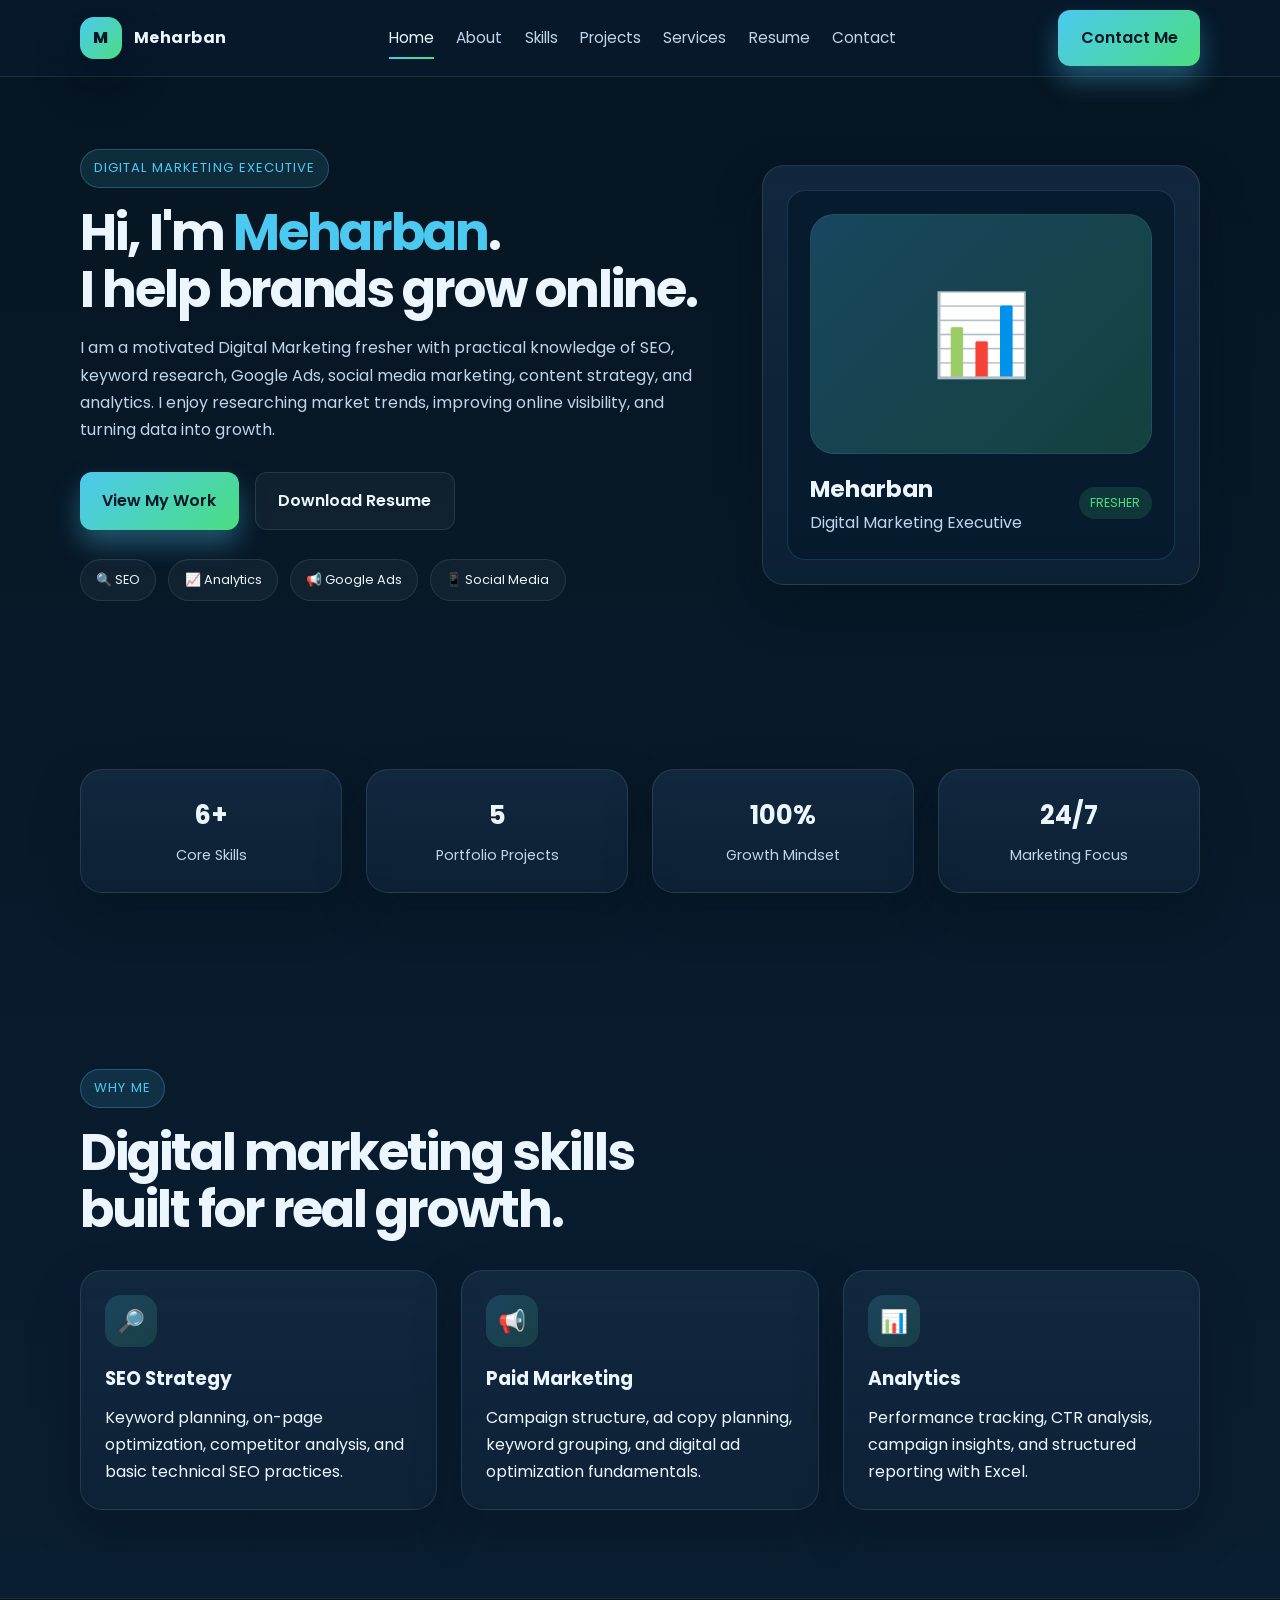
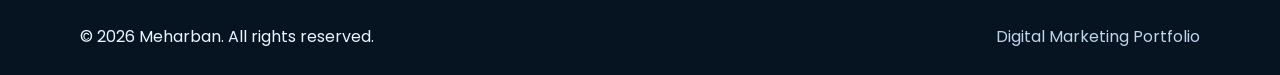
==== index.html @ ecdd2e06 "Initial portfolio" ====
<!DOCTYPE html>
<html lang="en">
  <head>
    <meta charset="UTF-8" />
    <meta name="viewport" content="width=device-width, initial-scale=1.0" />
    <title>Meharban | Digital Marketing Executive</title>
    <meta name="description" content="Professional digital marketing portfolio for a fresher digital marketing executive specializing in SEO, Google Ads, social media marketing, and analytics." />
    <link rel="preconnect" href="https://fonts.googleapis.com" />
    <link rel="preconnect" href="https://fonts.gstatic.com" crossorigin />
    <link href="https://fonts.googleapis.com/css2?family=Poppins:wght@400;500;600;700;800&display=swap" rel="stylesheet" />
    <link rel="stylesheet" href="styles.css" />
  </head>
  <body>
    <header class="site-header">
      <div class="container nav-wrap">
        <a href="index.html" class="brand" aria-label="Home page">
          <span class="brand-mark">M</span>
          <span>Meharban</span>
        </a>

        <button class="menu-toggle" aria-label="Open navigation" aria-expanded="false">☰</button>

        <nav class="main-nav" aria-label="Main navigation">
          <a href="index.html" class="active">Home</a>
          <a href="about.html">About</a>
          <a href="skills.html">Skills</a>
          <a href="projects.html">Projects</a>
          <a href="services.html">Services</a>
          <a href="resume.html">Resume</a>
          <a href="contact.html">Contact</a>
        </nav>

        <a href="contact.html" class="btn btn-primary nav-cta">Contact Me</a>
      </div>
    </header>

    <main>
      <section class="page-hero">
        <div class="container hero-grid">
          <div class="hero-copy">
            <span class="kicker">Digital Marketing Executive</span>
            <h1>Hi, I'm <span style="color: var(--accent);">Meharban</span>.<br />I help brands grow online.</h1>
            <p>
              I am a motivated Digital Marketing fresher with practical knowledge of SEO,
              keyword research, Google Ads, social media marketing, content strategy, and analytics.
              I enjoy researching market trends, improving online visibility, and turning data into growth.
            </p>

            <div class="hero-actions">
              <a href="projects.html" class="btn btn-primary">View My Work</a>
              <a href="resume.html" class="btn btn-secondary">Download Resume</a>
            </div>

            <div class="badge-row">
              <span class="badge">🔍 SEO</span>
              <span class="badge">📈 Analytics</span>
              <span class="badge">📢 Google Ads</span>
              <span class="badge">📱 Social Media</span>
            </div>
          </div>

          <div class="hero-panel">
            <div class="profile-box">
              <div class="profile-avatar">📊</div>
              <div class="profile-identity">
                <div>
                  <h3>Meharban</h3>
                  <p class="muted">Digital Marketing Executive</p>
                </div>
                <span class="panel-tag">Fresher</span>
              </div>
            </div>
          </div>
        </div>
      </section>

      <section class="section">
        <div class="container">
          <div class="stats-grid">
            <div class="metric-card">
              <strong>6+</strong>
              <span>Core Skills</span>
            </div>
            <div class="metric-card">
              <strong>5</strong>
              <span>Portfolio Projects</span>
            </div>
            <div class="metric-card">
              <strong>100%</strong>
              <span>Growth Mindset</span>
            </div>
            <div class="metric-card">
              <strong>24/7</strong>
              <span>Marketing Focus</span>
            </div>
          </div>
        </div>
      </section>

      <section class="section">
        <div class="container">
          <div class="section-heading">
            <span class="kicker">Why Me</span>
            <h2>Digital marketing skills built for real growth.</h2>
          </div>

          <div class="card-grid">
            <div class="skill-card">
              <div class="skill-icon">🔎</div>
              <h3>SEO Strategy</h3>
              <p>Keyword planning, on-page optimization, competitor analysis, and basic technical SEO practices.</p>
            </div>

            <div class="skill-card">
              <div class="skill-icon">📢</div>
              <h3>Paid Marketing</h3>
              <p>Campaign structure, ad copy planning, keyword grouping, and digital ad optimization fundamentals.</p>
            </div>

            <div class="skill-card">
              <div class="skill-icon">📊</div>
              <h3>Analytics</h3>
              <p>Performance tracking, CTR analysis, campaign insights, and structured reporting with Excel.</p>
            </div>
          </div>
        </div>
      </section>
    </main>

    <footer class="site-footer">
      <div class="container footer-grid">
        <p>© <span id="year"></span> Meharban. All rights reserved.</p>
        <p class="muted">Digital Marketing Portfolio</p>
      </div>
    </footer>

    <script src="script.js"></script>
  </body>
</html>
---- styles.css ----
:root {
  --bg: #071a2d;
  --bg-soft: #0d2340;
  --panel: #112d4c;
  --panel-alt: #14395c;
  --card: rgba(17, 45, 76, 0.8);
  --text: #ecf6ff;
  --muted: #bfd5eb;
  --accent: #4cc9f0;
  --accent-2: #4ade80;
  --border: rgba(255,255,255,0.1);
  --shadow: 0 20px 45px rgba(4, 13, 22, 0.35);
  --radius: 22px;
}

* {
  margin: 0;
  padding: 0;
  box-sizing: border-box;
}

html {
  scroll-behavior: smooth;
}

body {
  font-family: 'Poppins', sans-serif;
  background: linear-gradient(180deg, #061521 0%, #0a1e33 100%);
  color: var(--text);
  line-height: 1.7;
}

a {
  color: inherit;
  text-decoration: none;
}

img {
  max-width: 100%;
  display: block;
}

button,
input,
textarea,
select {
  font: inherit;
}

.container {
  width: min(1120px, calc(100% - 2rem));
  margin: 0 auto;
}

.site-header {
  position: sticky;
  top: 0;
  z-index: 1000;
  background: rgba(7, 26, 45, 0.8);
  backdrop-filter: blur(14px);
  border-bottom: 1px solid var(--border);
}

.nav-wrap {
  display: flex;
  align-items: center;
  justify-content: space-between;
  min-height: 76px;
  gap: 1rem;
}

.brand {
  display: inline-flex;
  align-items: center;
  gap: 0.75rem;
  font-weight: 700;
  letter-spacing: 0.03em;
}

.brand-mark {
  width: 42px;
  height: 42px;
  display: inline-grid;
  place-items: center;
  border-radius: 14px;
  background: linear-gradient(135deg, var(--accent), var(--accent-2));
  color: #041827;
  font-weight: 800;
  box-shadow: var(--shadow);
}

.main-nav {
  display: flex;
  align-items: center;
  gap: 1.4rem;
  font-size: 0.96rem;
  color: var(--muted);
}

.main-nav a {
  position: relative;
  transition: color 0.2s ease;
}

.main-nav a::after {
  content: "";
  position: absolute;
  left: 0;
  bottom: -8px;
  width: 100%;
  height: 2px;
  background: linear-gradient(90deg, var(--accent), var(--accent-2));
  transform: scaleX(0);
  transform-origin: left;
  transition: transform 0.25s ease;
}

.main-nav a:hover,
.main-nav a.active {
  color: var(--text);
}

.main-nav a:hover::after,
.main-nav a.active::after {
  transform: scaleX(1);
}

.nav-cta {
  white-space: nowrap;
}

.menu-toggle {
  display: none;
  background: transparent;
  border: 1px solid var(--border);
  color: var(--text);
  border-radius: 10px;
  padding: 0.5rem 0.75rem;
  font-size: 1.2rem;
  cursor: pointer;
}

.btn {
  display: inline-flex;
  align-items: center;
  justify-content: center;
  gap: 0.5rem;
  min-height: 48px;
  border: none;
  border-radius: 12px;
  padding: 0.9rem 1.4rem;
  font-weight: 600;
  cursor: pointer;
  transition: transform 0.2s ease, box-shadow 0.2s ease;
}

.btn:hover {
  transform: translateY(-2px);
}

.btn-primary {
  background: linear-gradient(135deg, var(--accent), var(--accent-2));
  color: #031827;
  box-shadow: 0 14px 26px rgba(76, 201, 240, 0.35);
}

.btn-secondary {
  background: rgba(255,255,255,0.04);
  border: 1px solid var(--border);
  color: var(--text);
}

.btn-danger {
  background: rgba(255, 107, 107, 0.12);
  color: #ffb3b3;
  border: 1px solid rgba(255, 107, 107, 0.3);
}

.section {
  padding: 5.5rem 0;
}

.page-hero {
  padding: 4.5rem 0 3rem;
}

.hero-grid,
.split-grid,
.resume-grid,
.contact-grid,
.stats-grid,
.content-grid,
.project-grid,
.card-grid,
.skill-grid,
.service-grid,
.footer-grid {
  display: grid;
  gap: 1.5rem;
}

.hero-grid {
  grid-template-columns: 1.2fr 0.8fr;
  align-items: center;
}

.hero-copy {
  max-width: 620px;
}

.kicker {
  display: inline-flex;
  padding: 0.45rem 0.8rem;
  border-radius: 999px;
  background: rgba(76, 201, 240, 0.12);
  border: 1px solid rgba(76, 201, 240, 0.28);
  color: var(--accent);
  font-size: 0.82rem;
  letter-spacing: 0.08em;
  text-transform: uppercase;
  margin-bottom: 1rem;
}

.hero-copy h1,
.section-heading h2 {
  font-size: clamp(2.2rem, 4vw, 4rem);
  line-height: 1.12;
  letter-spacing: -0.04em;
  margin-bottom: 1rem;
}

.hero-copy p,
.section-heading p,
.lead,
.about-text,
.feature-list li,
.card p,
.resume-box p {
  color: var(--muted);
}

.hero-actions {
  display: flex;
  flex-wrap: wrap;
  gap: 1rem;
  margin: 1.8rem 0;
}

.badge-row,
.low-visibility-list {
  display: flex;
  flex-wrap: wrap;
  gap: 0.75rem;
}

.badge,
.floating-pill {
  display: inline-flex;
  align-items: center;
  gap: 0.45rem;
  border-radius: 999px;
  padding: 0.58rem 0.95rem;
  font-size: 0.8rem;
  background: rgba(255,255,255,0.04);
  border: 1px solid var(--border);
  color: var(--text);
}

.hero-panel,
.info-card,
.skill-card,
.service-card,
.project-card,
.contact-card,
.resume-box,
.metric-card,
.timeline-card {
  background: linear-gradient(180deg, rgba(19, 41, 64, 0.92), rgba(15, 36, 58, 0.7));
  border: 1px solid var(--border);
  border-radius: var(--radius);
  box-shadow: var(--shadow);
}

.hero-panel {
  position: relative;
  padding: 1.5rem;
}

.profile-box {
  padding: 1.4rem;
  border-radius: 18px;
  background: rgba(7, 26, 45, 0.85);
  border: 1px solid rgba(76, 201, 240, 0.18);
}

.profile-avatar {
  height: 240px;
  border-radius: 24px;
  background: linear-gradient(135deg, rgba(76, 201, 240, 0.25), rgba(74, 222, 128, 0.2));
  display: grid;
  place-items: center;
  border: 1px solid rgba(255,255,255,0.06);
  font-size: 5rem;
  margin-bottom: 1rem;
}

.profile-identity {
  display: flex;
  align-items: center;
  justify-content: space-between;
  gap: 1rem;
}

.profile-identity h3 {
  font-size: 1.45rem;
}

.panel-tag {
  display: inline-flex;
  padding: 0.35rem 0.7rem;
  border-radius: 999px;
  background: rgba(74, 222, 128, 0.14);
  color: var(--accent-2);
  font-size: 0.76rem;
  text-transform: uppercase;
}

.stats-grid {
  grid-template-columns: repeat(4, minmax(0, 1fr));
  margin-top: 2rem;
}

.metric-card {
  padding: 1.5rem 1rem;
  text-align: center;
}

.metric-card strong {
  display: block;
  font-size: clamp(1.5rem, 2vw, 2.2rem);
  margin-bottom: 0.2rem;
}

.metric-card span {
  color: var(--muted);
  font-size: 0.9rem;
}

.section-heading {
  max-width: 660px;
  margin-bottom: 2rem;
}

.project-header-row {
  width: 100%;
  max-width: none;
  display: flex;
  align-items: center;
  justify-content: space-between;
  gap: 1rem;
}

.split-grid {
  grid-template-columns: 1.1fr 0.9fr;
  align-items: center;
}

.about-card,
.info-card,
.contact-card,
.resume-box {
  padding: 1.6rem;
}

.feature-list {
  list-style: none;
  padding: 0;
  display: grid;
  gap: 0.9rem;
  margin-top: 1.2rem;
}

.feature-list li {
  position: relative;
  padding-left: 1.7rem;
}

.feature-list li::before {
  content: "✓";
  position: absolute;
  left: 0;
  top: 0;
  color: var(--accent-2);
  font-weight: 700;
}

.info-stack {
  display: grid;
  gap: 1rem;
}

.info-card h3,
.skill-card h3,
.project-card h3,
.service-card h3,
.resume-box h3,
.contact-card h3 {
  margin-bottom: 0.55rem;
}

.skill-grid,
.service-grid,
.project-grid,
.card-grid {
  grid-template-columns: repeat(3, minmax(0, 1fr));
}

.skill-card,
.service-card,
.project-card,
.contact-card {
  padding: 1.5rem;
}

.skill-icon,
.service-icon,
.project-icon {
  width: 52px;
  height: 52px;
  border-radius: 16px;
  display: grid;
  place-items: center;
  margin-bottom: 1rem;
  background: linear-gradient(135deg, rgba(76, 201, 240, 0.18), rgba(74, 222, 128, 0.14));
  color: var(--accent);
  font-size: 1.4rem;
}

.card-list {
  list-style: none;
  display: grid;
  gap: 0.5rem;
  margin-top: 1rem;
  color: var(--muted);
}

.card-list li::before {
  content: "•";
  color: var(--accent-2);
  margin-right: 0.5rem;
}

.tag-list {
  display: flex;
  flex-wrap: wrap;
  gap: 0.5rem;
  margin-top: 1rem;
}

.tag {
  display: inline-flex;
  align-items: center;
  border-radius: 999px;
  padding: 0.3rem 0.7rem;
  background: rgba(76, 201, 240, 0.08);
  color: var(--accent);
  font-size: 0.74rem;
  border: 1px solid rgba(76, 201, 240, 0.18);
}

.project-card {
  display: flex;
  flex-direction: column;
  overflow: hidden;
}

.project-image-gallery {
  display: grid;
  grid-template-columns: repeat(2, minmax(0, 1fr));
  gap: 0.7rem;
  margin: 1rem 0;
}

.project-image-gallery img {
  width: 100%;
  height: 150px;
  object-fit: cover;
  border-radius: 12px;
  border: 1px solid var(--border);
}

.project-meta {
  color: var(--accent-2);
  font-weight: 600;
  margin-bottom: 0.7rem;
}

.project-meta-row {
  display: flex;
  align-items: center;
  justify-content: space-between;
  gap: 0.75rem;
  margin-bottom: 0.85rem;
}

.project-date {
  color: var(--muted);
  font-size: 0.8rem;
}

.project-card .btn {
  margin-top: auto;
  width: fit-content;
}

.project-actions {
  display: flex;
  flex-wrap: wrap;
  gap: 0.6rem;
  margin-top: 1rem;
}

.project-actions .btn {
  min-height: 38px;
  padding: 0.6rem 0.9rem;
  font-size: 0.82rem;
}

.contact-grid {
  grid-template-columns: 0.92fr 1.08fr;
}

.contact-form {
  display: grid;
  gap: 1rem;
}

.form-row {
  display: grid;
  grid-template-columns: repeat(2, minmax(0, 1fr));
  gap: 1rem;
}

.field {
  display: grid;
  gap: 0.45rem;
}

.field label {
  font-size: 0.85rem;
  color: var(--muted);
}

.field input,
.field textarea,
.field select {
  width: 100%;
  padding: 0.9rem 1rem;
  border-radius: 12px;
  border: 1px solid var(--border);
  background: rgba(255,255,255,0.03);
  color: var(--text);
  font: inherit;
}

.field textarea {
  min-height: 140px;
  resize: vertical;
}

.field input:focus,
.field textarea:focus,
.field select:focus {
  outline: 2px solid rgba(76, 201, 240, 0.4);
  border-color: rgba(76, 201, 240, 0.4);
}

.contact-list {
  list-style: none;
  display: grid;
  gap: 0.85rem;
  margin-top: 1.2rem;
  color: var(--muted);
}

.contact-list strong {
  color: var(--text);
}

.resume-grid {
  grid-template-columns: 1fr 1fr;
}

.timeline {
  display: grid;
  gap: 1.1rem;
}

.timeline-card {
  padding: 1.2rem 1.3rem;
}

.timeline-card h4 {
  margin-bottom: 0.35rem;
}

.timeline-card small {
  color: var(--accent);
  display: inline-block;
  margin-bottom: 0.6rem;
}

.resume-box ul {
  margin-top: 1rem;
  padding-left: 1.1rem;
  color: var(--muted);
}

.resume-box li + li {
  margin-top: 0.4rem;
}

.modal {
  position: fixed;
  inset: 0;
  z-index: 2000;
  display: grid;
  place-items: center;
  opacity: 1;
  visibility: visible;
  transition: opacity 0.2s ease;
}

.modal.hidden {
  opacity: 0;
  visibility: hidden;
  pointer-events: none;
}

.modal-backdrop {
  position: absolute;
  inset: 0;
  background: rgba(3, 9, 17, 0.75);
}

.modal-dialog {
  position: relative;
  width: min(760px, calc(100% - 2rem));
  max-height: 90vh;
  overflow: auto;
  background: linear-gradient(180deg, rgba(11, 30, 48, 0.98), rgba(8, 22, 35, 0.96));
  border: 1px solid var(--border);
  border-radius: 22px;
  box-shadow: var(--shadow);
  padding: 1.5rem;
}

.modal-header {
  display: flex;
  align-items: center;
  justify-content: space-between;
  gap: 1rem;
  margin-bottom: 1.2rem;
}

.modal-close {
  background: transparent;
  border: 1px solid var(--border);
  width: 38px;
  height: 38px;
  color: var(--text);
  border-radius: 10px;
  font-size: 1.4rem;
  cursor: pointer;
}

.project-form {
  display: grid;
  gap: 1rem;
}

.modal-actions {
  display: flex;
  justify-content: flex-end;
  gap: 0.75rem;
  margin-top: 1rem;
}

.image-preview {
  display: grid;
  grid-template-columns: repeat(auto-fit, minmax(120px, 1fr));
  gap: 0.8rem;
  margin-top: 0.75rem;
}

.preview-item {
  position: relative;
  border: 1px solid var(--border);
  border-radius: 14px;
  overflow: hidden;
  background: rgba(255,255,255,0.03);
}

.preview-item img {
  width: 100%;
  height: 120px;
  object-fit: cover;
}

.preview-actions {
  position: absolute;
  top: 8px;
  right: 8px;
  display: flex;
  flex-wrap: wrap;
  gap: 0.45rem;
}

.preview-actions button {
  border: none;
  border-radius: 8px;
  background: rgba(6, 17, 29, 0.8);
  color: var(--text);
  min-width: 62px;
  height: 28px;
  cursor: pointer;
  padding: 0 0.55rem;
  font-size: 0.72rem;
}

.site-footer {
  border-top: 1px solid var(--border);
  background: rgba(6, 19, 31, 0.85);
  padding: 1.5rem 0;
}

.footer-grid {
  grid-template-columns: 1fr auto;
  align-items: center;
}

.muted {
  color: var(--muted);
}

@media (max-width: 900px) {
  .hero-grid,
  .split-grid,
  .contact-grid,
  .resume-grid,
  .skill-grid,
  .service-grid,
  .project-grid,
  .card-grid,
  .stats-grid {
    grid-template-columns: 1fr 1fr;
  }

  .hero-grid,
  .split-grid,
  .contact-grid,
  .resume-grid {
    grid-template-columns: 1fr;
  }

  .main-nav {
    position: absolute;
    top: 76px;
    left: 1rem;
    right: 1rem;
    display: none;
    flex-direction: column;
    align-items: flex-start;
    background: rgba(10, 29, 47, 0.98);
    border: 1px solid var(--border);
    border-radius: 14px;
    padding: 1rem;
    box-shadow: var(--shadow);
  }

  .main-nav.open {
    display: flex;
  }

  .menu-toggle {
    display: inline-flex;
  }

  .nav-cta {
    display: none;
  }
}

@media (max-width: 640px) {
  .stats-grid,
  .skill-grid,
  .service-grid,
  .project-grid,
  .card-grid,
  .form-row {
    grid-template-columns: 1fr;
  }

  .hero-copy h1 {
    font-size: 2.4rem;
  }

  .section {
    padding: 4.2rem 0;
  }

  .page-hero {
    padding-top: 3.2rem;
  }

  .project-header-row {
    flex-direction: column;
    align-items: flex-start;
  }
}
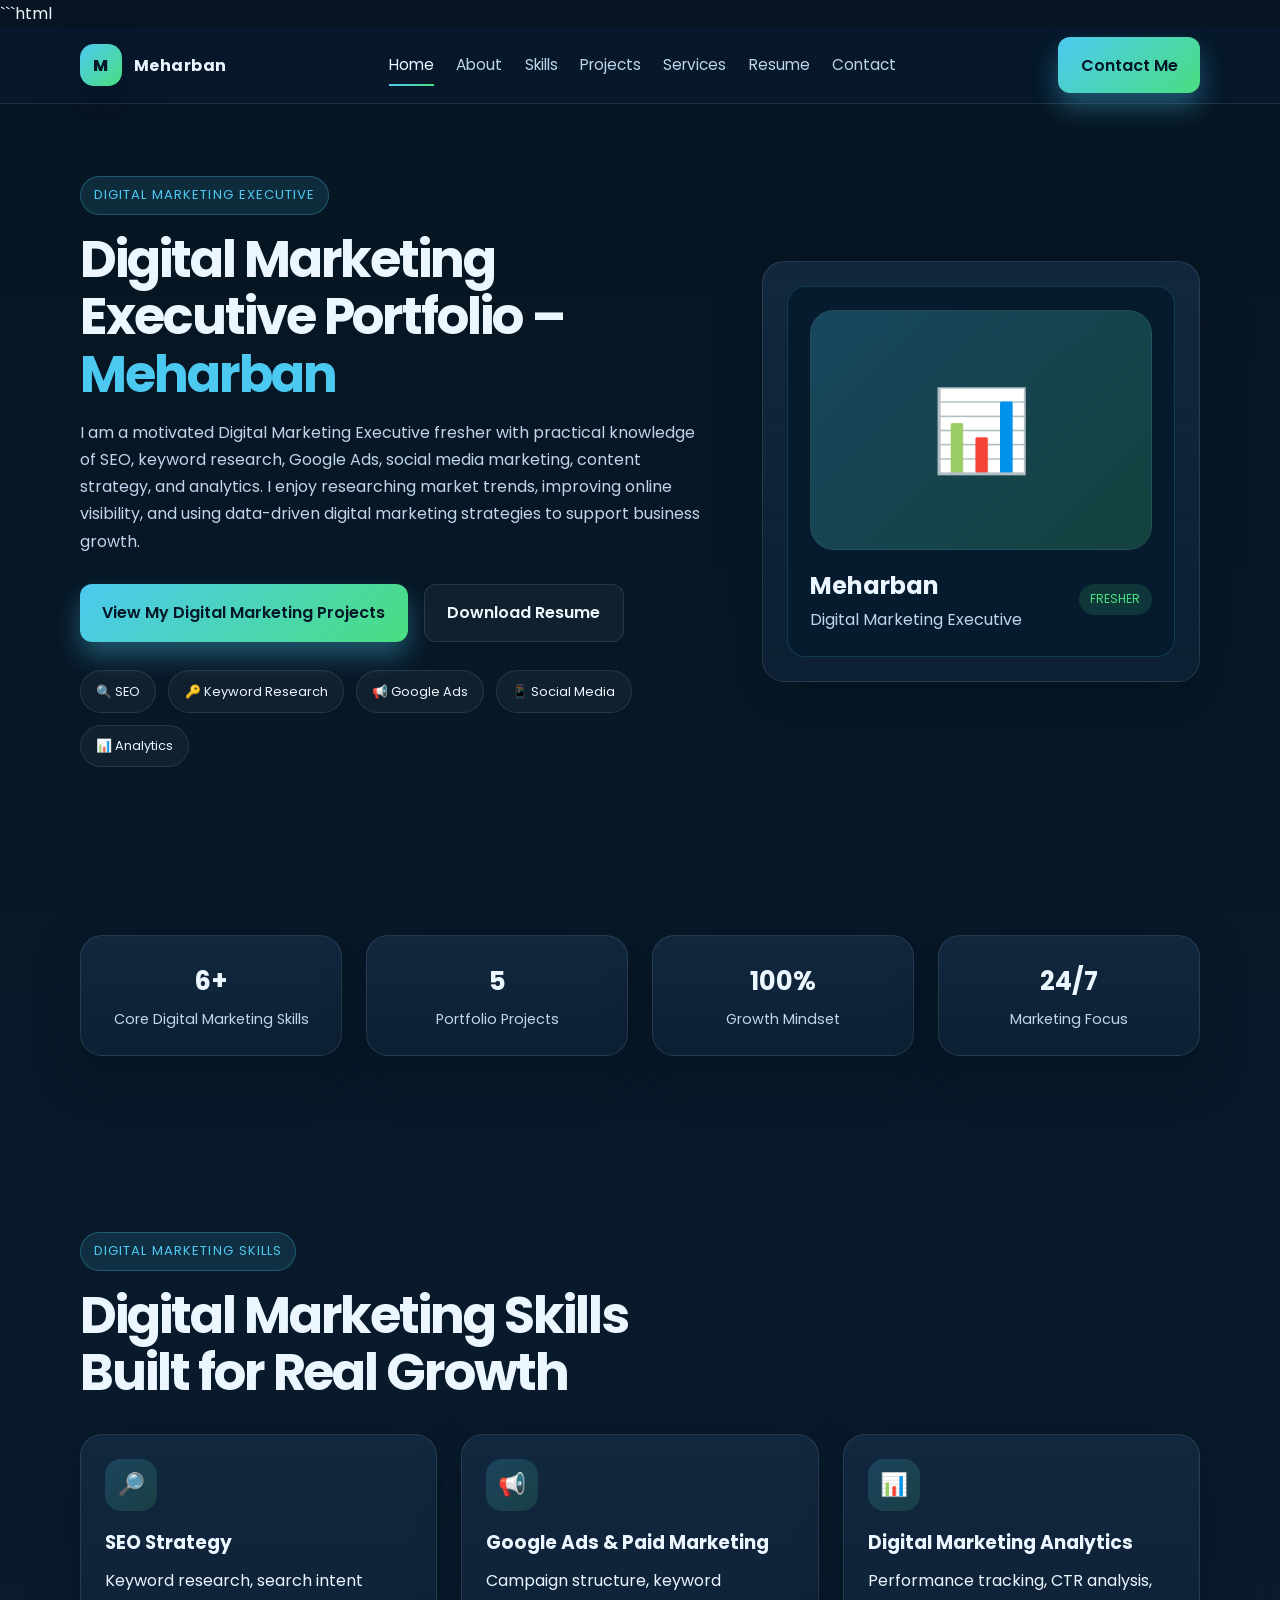
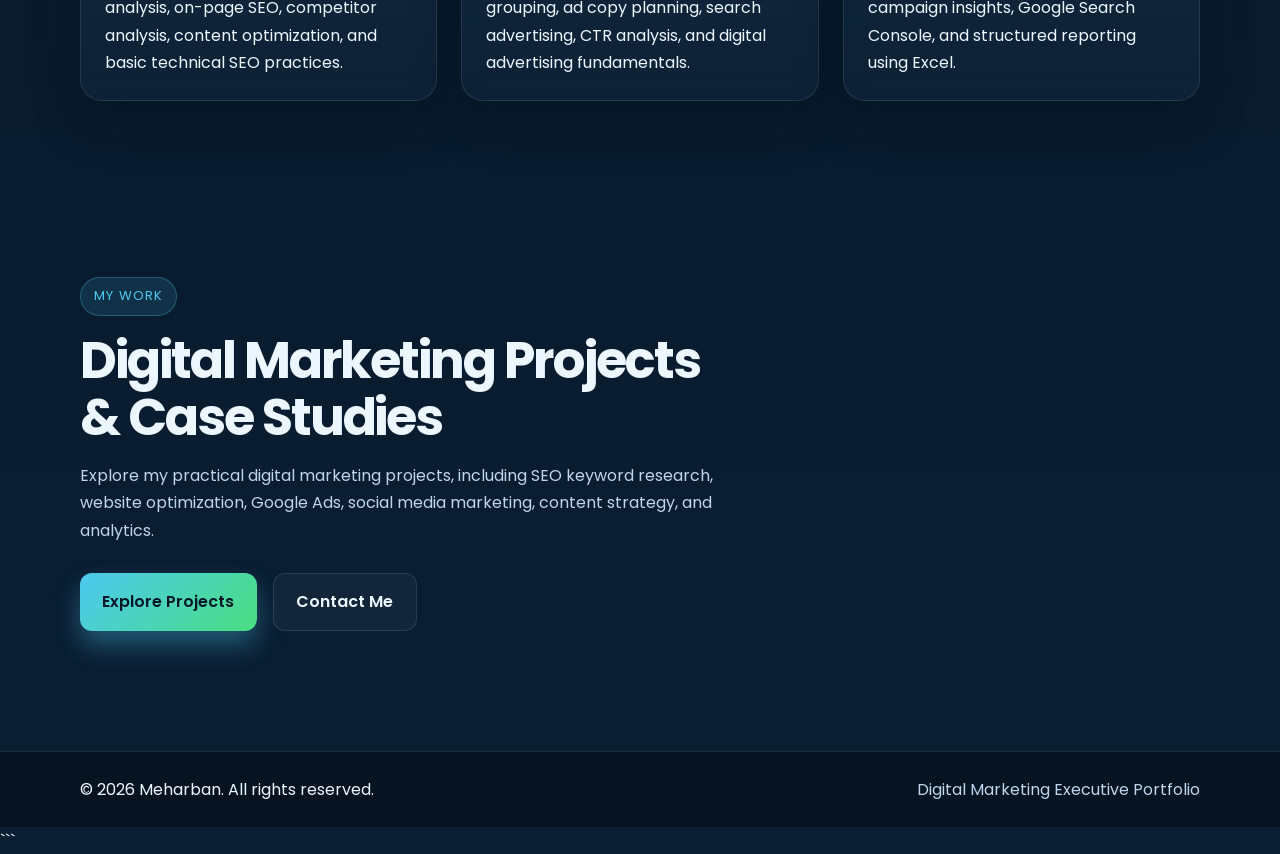
==== commit 8f124023: "Update portfolio website and SEO" ====
--- a/index.html
+++ b/index.html
@@ -1,24 +1,57 @@
+```html
 <!DOCTYPE html>
 <html lang="en">
   <head>
     <meta charset="UTF-8" />
     <meta name="viewport" content="width=device-width, initial-scale=1.0" />
-    <title>Meharban | Digital Marketing Executive</title>
-    <meta name="description" content="Professional digital marketing portfolio for a fresher digital marketing executive specializing in SEO, Google Ads, social media marketing, and analytics." />
+
+    <!-- SEO Title -->
+    <title>Meharban | Digital Marketing Executive Portfolio</title>
+
+    <!-- SEO Description -->
+    <meta
+      name="description"
+      content="Meharban's Digital Marketing Executive portfolio showcasing SEO, keyword research, Google Ads, social media marketing, content strategy, analytics, and practical digital marketing projects."
+    />
+
+    <!-- Search Engine Instructions -->
+    <meta name="robots" content="index, follow" />
+
+    <!-- Canonical URL -->
+    <link
+      rel="canonical"
+      href="https://portfolio-ivory-zeta-86.vercel.app/"
+    />
+
+    <!-- Google Fonts -->
     <link rel="preconnect" href="https://fonts.googleapis.com" />
     <link rel="preconnect" href="https://fonts.gstatic.com" crossorigin />
-    <link href="https://fonts.googleapis.com/css2?family=Poppins:wght@400;500;600;700;800&display=swap" rel="stylesheet" />
+    <link
+      href="https://fonts.googleapis.com/css2?family=Poppins:wght@400;500;600;700;800&display=swap"
+      rel="stylesheet"
+    />
+
+    <!-- CSS -->
     <link rel="stylesheet" href="styles.css" />
   </head>
+
   <body>
+    <!-- Header -->
     <header class="site-header">
       <div class="container nav-wrap">
-        <a href="index.html" class="brand" aria-label="Home page">
+
+        <a href="index.html" class="brand" aria-label="Meharban Digital Marketing Portfolio Home">
           <span class="brand-mark">M</span>
           <span>Meharban</span>
         </a>
 
-        <button class="menu-toggle" aria-label="Open navigation" aria-expanded="false">☰</button>
+        <button
+          class="menu-toggle"
+          aria-label="Open navigation"
+          aria-expanded="false"
+        >
+          ☰
+        </button>
 
         <nav class="main-nav" aria-label="Main navigation">
           <a href="index.html" class="active">Home</a>
@@ -30,110 +63,277 @@
           <a href="contact.html">Contact</a>
         </nav>
 
-        <a href="contact.html" class="btn btn-primary nav-cta">Contact Me</a>
+        <a href="contact.html" class="btn btn-primary nav-cta">
+          Contact Me
+        </a>
       </div>
     </header>
 
     <main>
+
+      <!-- Hero Section -->
       <section class="page-hero">
         <div class="container hero-grid">
+
           <div class="hero-copy">
-            <span class="kicker">Digital Marketing Executive</span>
-            <h1>Hi, I'm <span style="color: var(--accent);">Meharban</span>.<br />I help brands grow online.</h1>
+
+            <span class="kicker">
+              Digital Marketing Executive
+            </span>
+
+            <!-- Main SEO Heading -->
+            <h1>
+              Digital Marketing Executive Portfolio –
+              <span style="color: var(--accent);">
+                Meharban
+              </span>
+            </h1>
+
             <p>
-              I am a motivated Digital Marketing fresher with practical knowledge of SEO,
-              keyword research, Google Ads, social media marketing, content strategy, and analytics.
-              I enjoy researching market trends, improving online visibility, and turning data into growth.
+              I am a motivated Digital Marketing Executive fresher with
+              practical knowledge of SEO, keyword research, Google Ads,
+              social media marketing, content strategy, and analytics.
+              I enjoy researching market trends, improving online visibility,
+              and using data-driven digital marketing strategies to support
+              business growth.
             </p>
 
             <div class="hero-actions">
-              <a href="projects.html" class="btn btn-primary">View My Work</a>
-              <a href="resume.html" class="btn btn-secondary">Download Resume</a>
+
+              <a href="projects.html" class="btn btn-primary">
+                View My Digital Marketing Projects
+              </a>
+
+              <a href="resume.html" class="btn btn-secondary">
+                Download Resume
+              </a>
+
             </div>
 
             <div class="badge-row">
               <span class="badge">🔍 SEO</span>
-              <span class="badge">📈 Analytics</span>
+              <span class="badge">🔑 Keyword Research</span>
               <span class="badge">📢 Google Ads</span>
               <span class="badge">📱 Social Media</span>
-            </div>
-          </div>
-
+              <span class="badge">📊 Analytics</span>
+            </div>
+
+          </div>
+
+          <!-- Profile Section -->
           <div class="hero-panel">
+
             <div class="profile-box">
-              <div class="profile-avatar">📊</div>
+
+              <div class="profile-avatar">
+                📊
+              </div>
+
               <div class="profile-identity">
+
                 <div>
-                  <h3>Meharban</h3>
-                  <p class="muted">Digital Marketing Executive</p>
+                  <h2>Meharban</h2>
+
+                  <p class="muted">
+                    Digital Marketing Executive
+                  </p>
                 </div>
-                <span class="panel-tag">Fresher</span>
-              </div>
-            </div>
-          </div>
+
+                <span class="panel-tag">
+                  Fresher
+                </span>
+
+              </div>
+
+            </div>
+
+          </div>
+
         </div>
       </section>
 
+      <!-- Portfolio Stats -->
       <section class="section">
         <div class="container">
+
           <div class="stats-grid">
+
             <div class="metric-card">
               <strong>6+</strong>
-              <span>Core Skills</span>
-            </div>
+              <span>Core Digital Marketing Skills</span>
+            </div>
+
             <div class="metric-card">
               <strong>5</strong>
               <span>Portfolio Projects</span>
             </div>
+
             <div class="metric-card">
               <strong>100%</strong>
               <span>Growth Mindset</span>
             </div>
+
             <div class="metric-card">
               <strong>24/7</strong>
               <span>Marketing Focus</span>
             </div>
-          </div>
+
+          </div>
+
         </div>
       </section>
 
+      <!-- Skills Section -->
       <section class="section">
+
         <div class="container">
+
           <div class="section-heading">
-            <span class="kicker">Why Me</span>
-            <h2>Digital marketing skills built for real growth.</h2>
+
+            <span class="kicker">
+              Digital Marketing Skills
+            </span>
+
+            <h2>
+              Digital Marketing Skills Built for Real Growth
+            </h2>
+
           </div>
 
           <div class="card-grid">
+
+            <!-- SEO -->
             <div class="skill-card">
-              <div class="skill-icon">🔎</div>
-              <h3>SEO Strategy</h3>
-              <p>Keyword planning, on-page optimization, competitor analysis, and basic technical SEO practices.</p>
-            </div>
-
+
+              <div class="skill-icon">
+                🔎
+              </div>
+
+              <h3>
+                SEO Strategy
+              </h3>
+
+              <p>
+                Keyword research, search intent analysis,
+                on-page SEO, competitor analysis,
+                content optimization, and basic technical SEO practices.
+              </p>
+
+            </div>
+
+            <!-- Google Ads -->
             <div class="skill-card">
-              <div class="skill-icon">📢</div>
-              <h3>Paid Marketing</h3>
-              <p>Campaign structure, ad copy planning, keyword grouping, and digital ad optimization fundamentals.</p>
-            </div>
-
+
+              <div class="skill-icon">
+                📢
+              </div>
+
+              <h3>
+                Google Ads & Paid Marketing
+              </h3>
+
+              <p>
+                Campaign structure, keyword grouping,
+                ad copy planning, search advertising,
+                CTR analysis, and digital advertising fundamentals.
+              </p>
+
+            </div>
+
+            <!-- Analytics -->
             <div class="skill-card">
-              <div class="skill-icon">📊</div>
-              <h3>Analytics</h3>
-              <p>Performance tracking, CTR analysis, campaign insights, and structured reporting with Excel.</p>
-            </div>
-          </div>
+
+              <div class="skill-icon">
+                📊
+              </div>
+
+              <h3>
+                Digital Marketing Analytics
+              </h3>
+
+              <p>
+                Performance tracking, CTR analysis,
+                campaign insights, Google Search Console,
+                and structured reporting using Excel.
+              </p>
+
+            </div>
+
+          </div>
+
         </div>
+
       </section>
+
+      <!-- SEO Projects CTA -->
+      <section class="section">
+
+        <div class="container">
+
+          <div class="section-heading">
+
+            <span class="kicker">
+              My Work
+            </span>
+
+            <h2>
+              Digital Marketing Projects & Case Studies
+            </h2>
+
+            <p>
+              Explore my practical digital marketing projects,
+              including SEO keyword research, website optimization,
+              Google Ads, social media marketing, content strategy,
+              and analytics.
+            </p>
+
+            <div class="hero-actions">
+
+              <a
+                href="projects.html"
+                class="btn btn-primary"
+              >
+                Explore Projects
+              </a>
+
+              <a
+                href="contact.html"
+                class="btn btn-secondary"
+              >
+                Contact Me
+              </a>
+
+            </div>
+
+          </div>
+
+        </div>
+
+      </section>
+
     </main>
 
+    <!-- Footer -->
     <footer class="site-footer">
+
       <div class="container footer-grid">
-        <p>© <span id="year"></span> Meharban. All rights reserved.</p>
-        <p class="muted">Digital Marketing Portfolio</p>
+
+        <p>
+          © <span id="year"></span>
+          Meharban. All rights reserved.
+        </p>
+
+        <p class="muted">
+          Digital Marketing Executive Portfolio
+        </p>
+
       </div>
+
     </footer>
 
+    <!-- JavaScript -->
     <script src="script.js"></script>
+
   </body>
 </html>
+```
